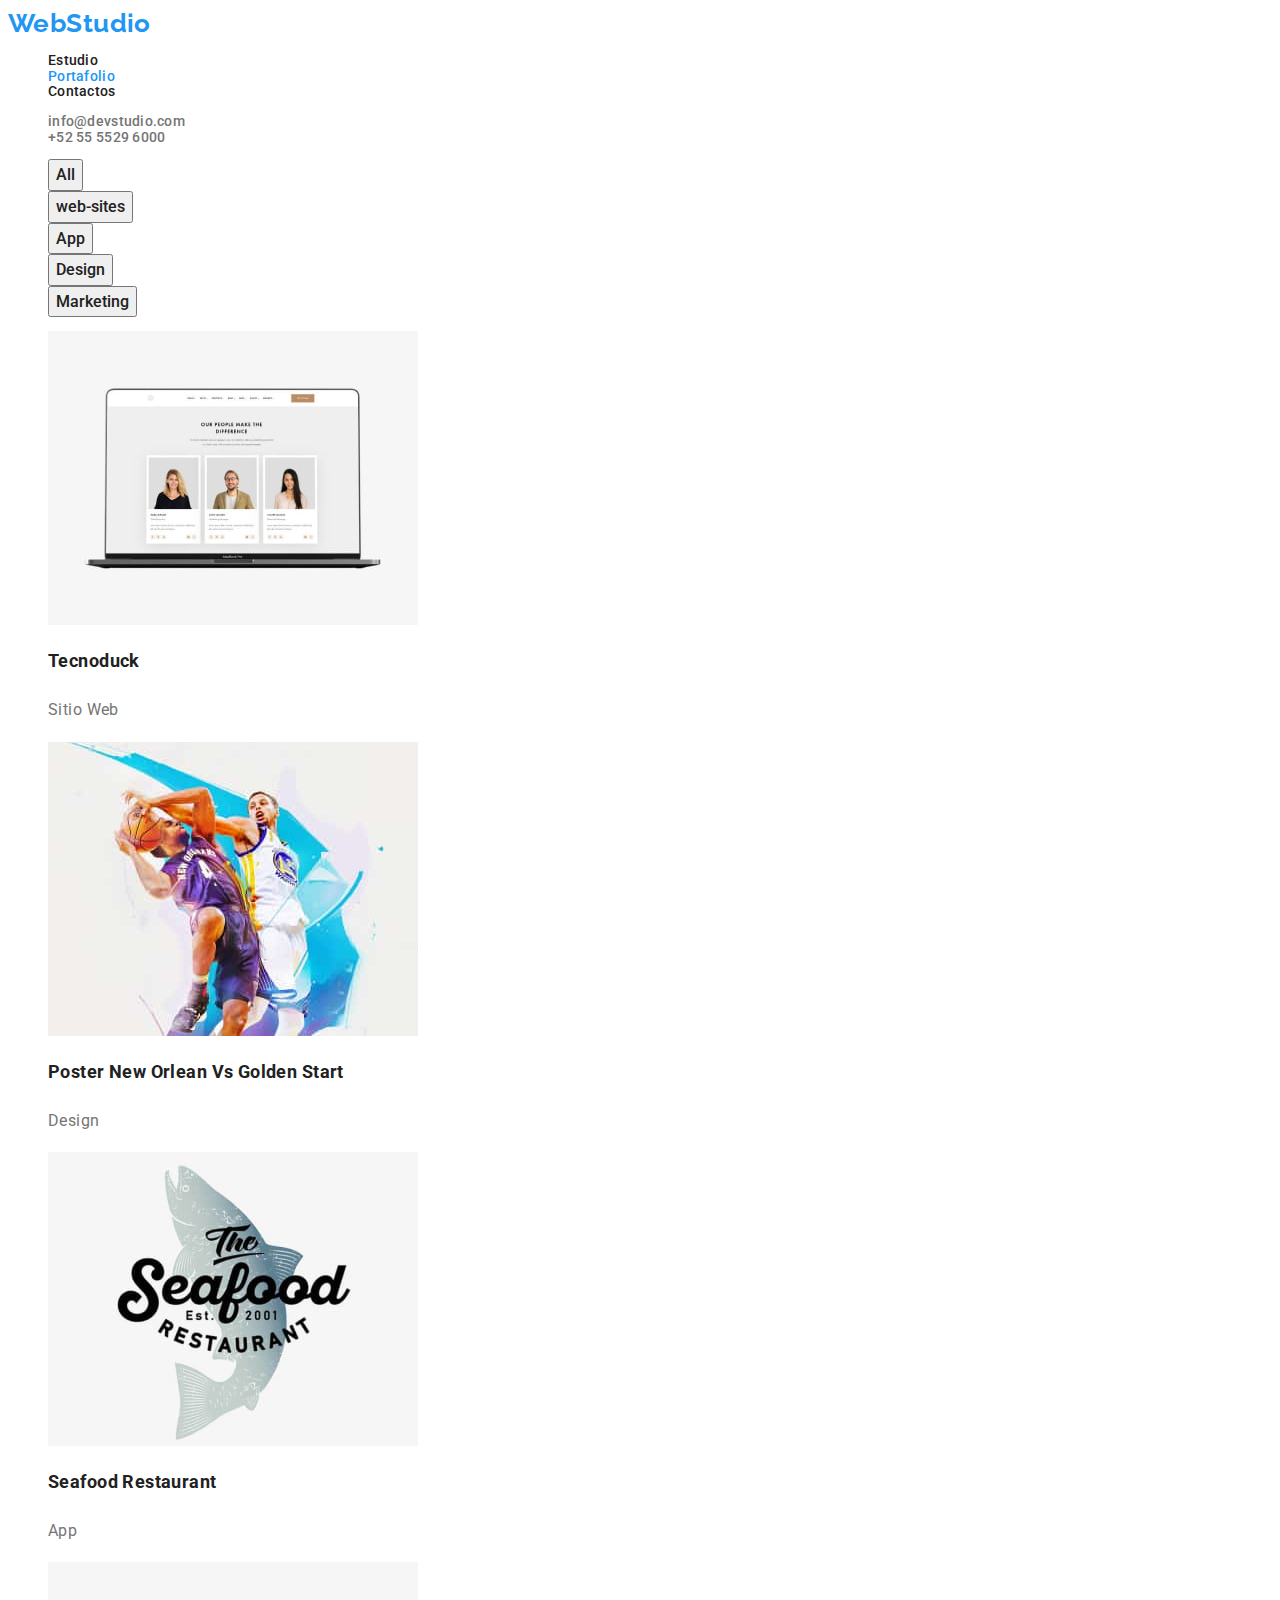
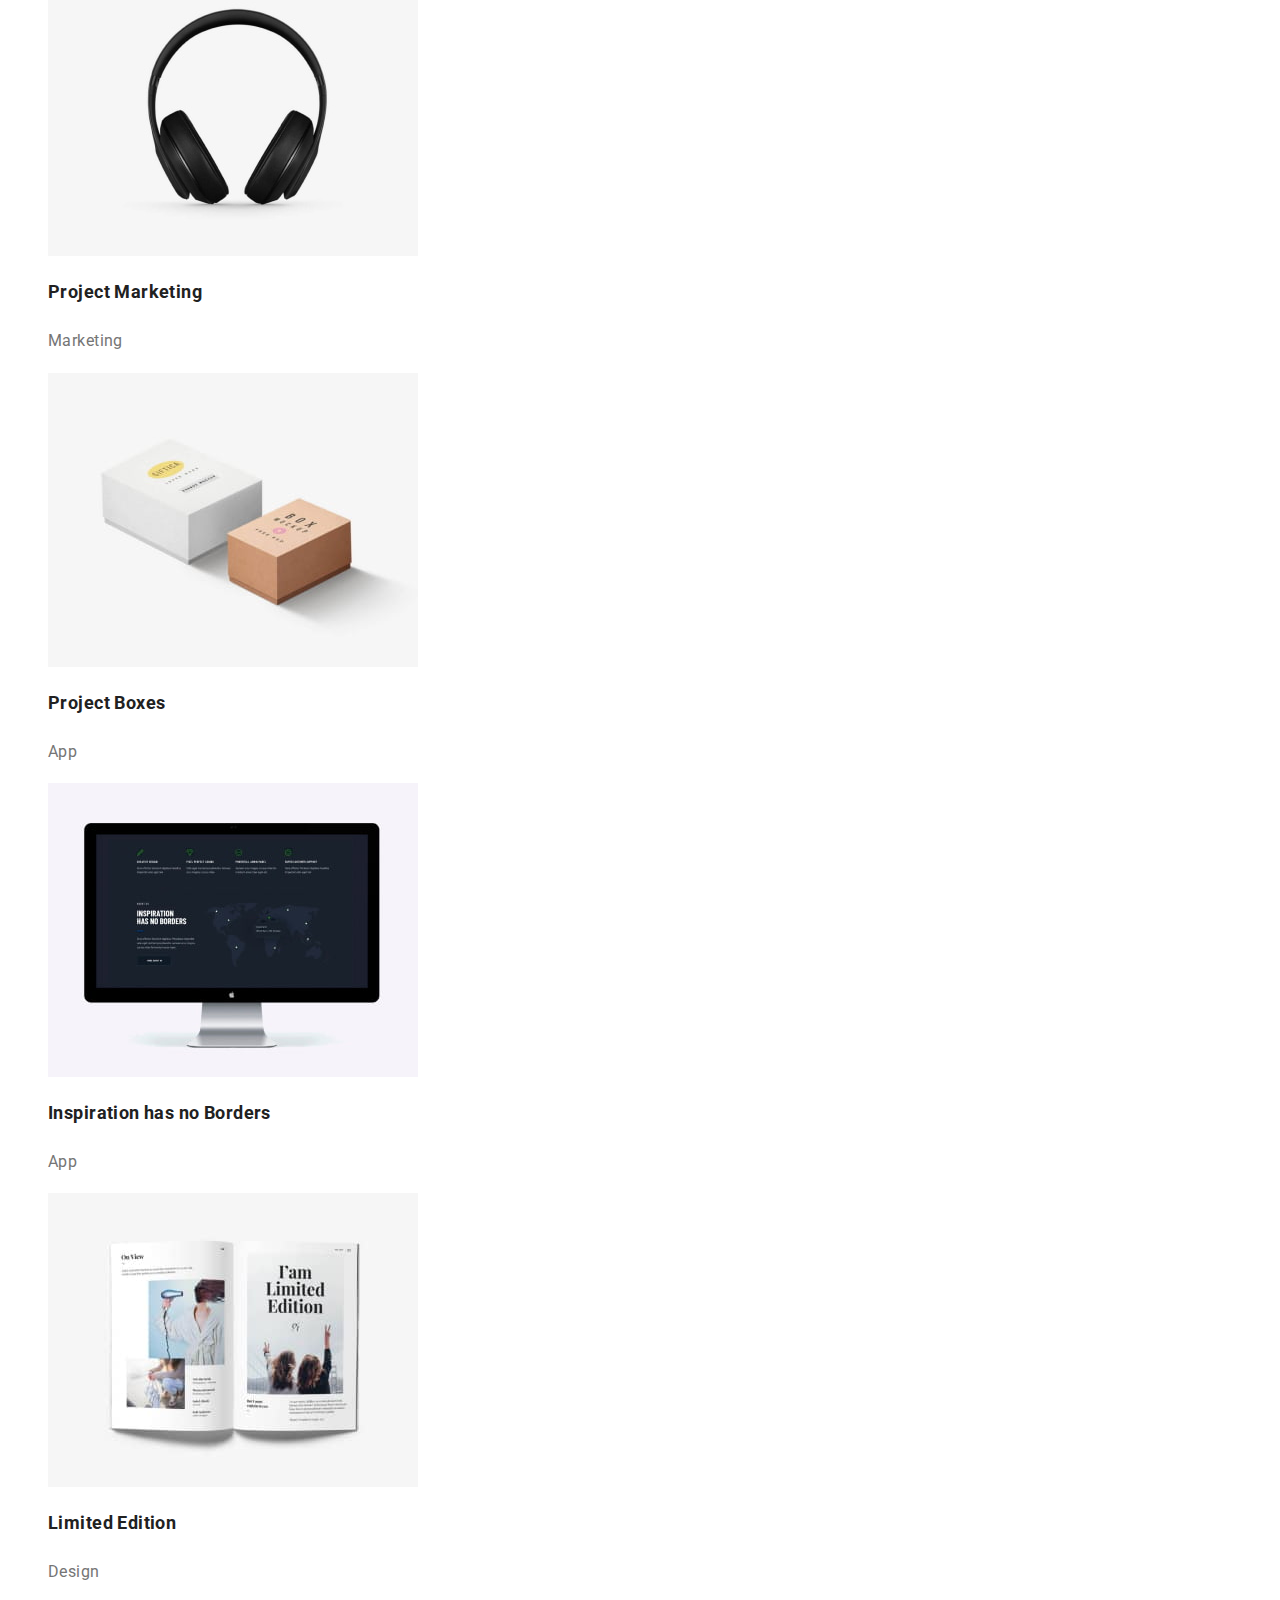
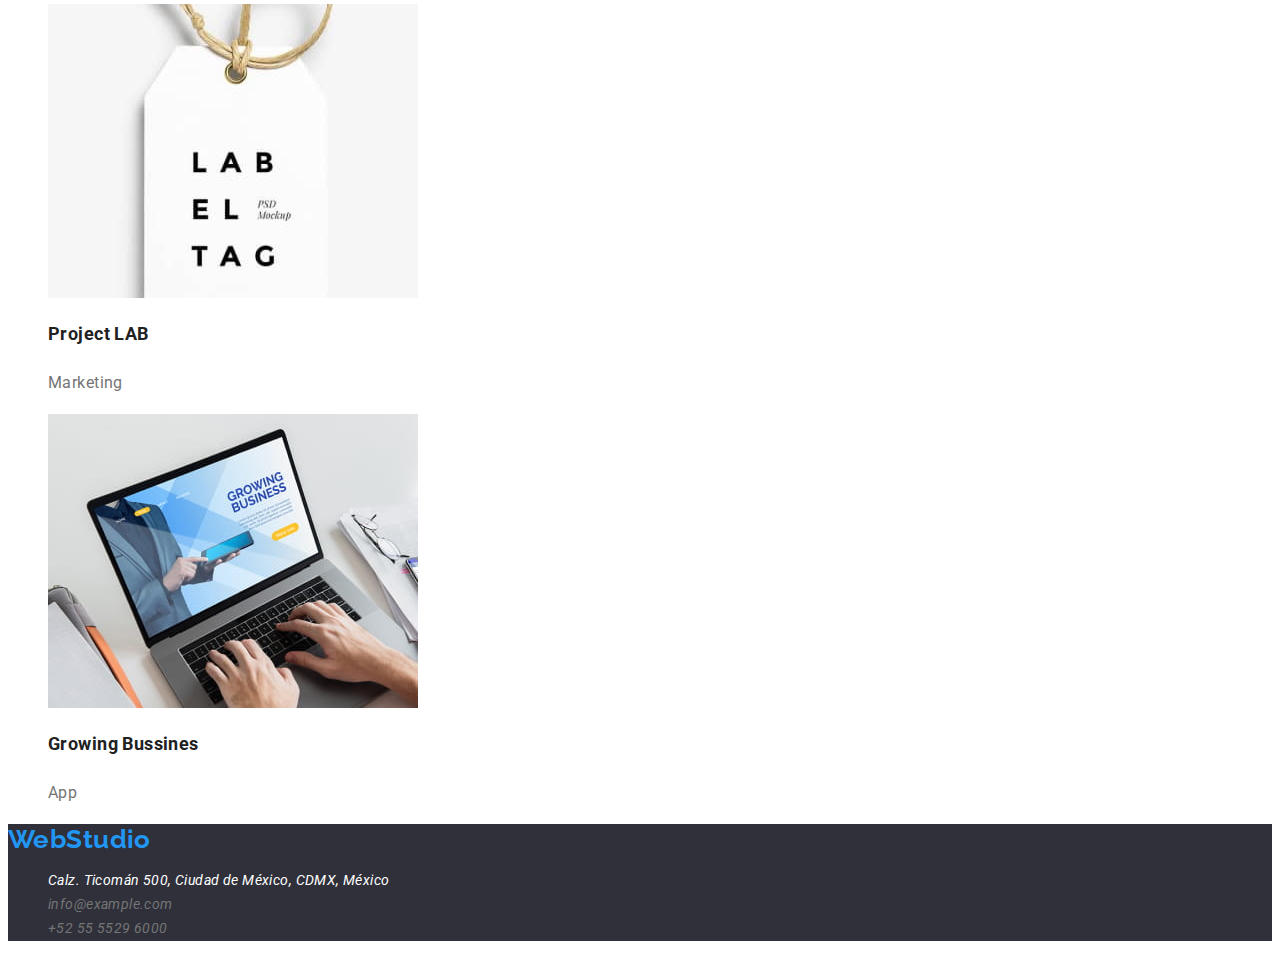
==== portfolio.html @ ea8454ab "inicial changes start" ====
<!DOCTYPE html>
<html lang="en">
  <head>
    <meta charset="UTF-8" />
    <meta http-equiv="X-UA-Compatible" content="IE=edge" />
    <meta name="viewport" content="width=device-width, initial-scale=1.0" />
    <title>Document</title>
    <link rel="stylesheet" href="./css/styles.css" />
    <link
      rel="stylesheet"
      href="node_modules/modern-normalize/modern-normalize.css"
    />

    <link rel="preconnect" href="https://fonts.googleapis.com" />
    <link rel="preconnect" href="https://fonts.gstatic.com" crossorigin />
    <link
      href="https://fonts.googleapis.com/css2?family=Raleway:wght@700&family=Roboto:wght@400;500;700;900&display=swap"
      rel="stylesheet"
    />
  </head>
  <!--portfolio section-->
  <body>
    <!--header section-->
    <header>
      <nav>
        <!--logo-->
        <a class="logo" href="./index.html">WebStudio</a>
        <!--menu-->
        <ul class="menu">
          <li><a href="./index.html" class="studio">Estudio</a></li>
          <li>
            <a href="./index.html" class="portfolio active">Portafolio</a>
          </li>
          <li><a href="./index.html" class="contacts">Contactos</a></li>
        </ul>
      </nav>
      <!--contacts-->
      <ul class="contacts">
        <li><a href="#" class="email">info@devstudio.com</a></li>
        <li><a href="#" class="phone">+52 55 5529 6000</a></li>
      </ul>
    </header>
    <main>
      <section>
        <!--Portfolio-->
        <ul>
          <li>
            <button class="button" type="button active-button">All</button>
          </li>
          <li><button class="button" type="button">web-sites</button></li>
          <li><button class="button" type="button">App</button></li>
          <li><button class="button" type="button">Design</button></li>
          <li><button class="button" type="button">Marketing</button></li>
        </ul>

        <!--card list-->
        <ul class="list">
          <li>
            <a href="#" class="link">
              <img
                src="./images/image_portfolio1.jpg"
                alt="TecnoCrack Website"
                width="370"
              />
              <h2 class="portfolio-title">Tecnoduck</h2>
              <p class="portfolio-text">Sitio Web</p>
            </a>
          </li>

          <li>
            <a href="#" class="link">
              <img
                src="./images/image_portfolio2.jpg"
                alt="Poster New orleans Vs Golden Star Design"
                width="370"
              />
              <h2 class="portfolio-title">Poster New Orlean Vs Golden Start</h2>
              <p class="portfolio-text">Design</p>
            </a>
          </li>

          <li>
            <a href="#" class="link">
              <img
                src="./images/image_portfolio3.jpg"
                alt="Seafood Restaurant App"
                width="370"
              />
              <h2 class="portfolio-title">Seafood Restaurant</h2>
              <p class="portfolio-text">App</p>
            </a>
          </li>

          <li>
            <a href="#" class="link">
              <img
                src="./images/image_portfolio4.jpg"
                alt="Project Prime Marketing"
                width="370"
              />
              <h2 class="portfolio-title">Project Marketing</h2>
              <p class="portfolio-text">Marketing</p>
            </a>
          </li>

          <li>
            <a href="#" class="link">
              <img
                src="./images/image_portfolio5.jpg"
                alt="Project Boxes App"
                width="370"
              />
              <h2 class="portfolio-title">Project Boxes</h2>
              <p class="portfolio-text">App</p>
            </a>
          </li>

          <li>
            <a href="#" class="link">
              <img
                src="./images/image_portfolio6.jpg"
                alt="Inspiration has no Borders App"
                width="370"
              />
              <h2 class="portfolio-title">Inspiration has no Borders</h2>
              <p class="portfolio-text">App</p>
            </a>
          </li>

          <li>
            <a href="#" class="link">
              <img
                src="./images/image_portfolio7.jpg"
                alt="Limited Edition Design"
                width="370"
              />
              <h2 class="portfolio-title">Limited Edition</h2>
              <p class="portfolio-text">Design</p>
            </a>
          </li>

          <li>
            <a href="#" class="link">
              <img
                src="./images/image_portfolio8.jpg"
                alt="Project LAB Marketing"
                width="370"
              />
              <h2 class="portfolio-title">Project LAB</h2>
              <p class="portfolio-text">Marketing</p>
            </a>
          </li>

          <li>
            <a href="#" class="link">
              <img
                src="./images/image_portfolio9.jpg"
                alt="Growing Bussines App"
                width="370"
              />
              <h2 class="portfolio-title">Growing Bussines</h2>
              <p class="portfolio-text">App</p>
            </a>
          </li>
        </ul>
      </section>
    </main>

    <footer>
      <a class="footer-logo" href="">WebStudio</a>

      <address>
        <ul>
          <li>
            <a
              class="footer-direction"
              href="#"
              target="_blank"
              rel="noopenner noreferrer"
              >Calz. Ticomán 500, Ciudad de México, CDMX, México</a
            >
          </li>

          <li>
            <a class="footer-email" href="mailto:info@example.com"
              >info@example.com</a
            >
          </li>

          <li>
            <a class="footer-phone" href="tel:+525555296000 "
              >+52 55 5529 6000</a
            >
          </li>
        </ul>
      </address>
    </footer>
  </body>
</html>
---- css/styles.css ----
:root {
    --primary-black-color: #212121;
    --primary-text-color: #757575;
    --primary-white-color: #ffffff; 
    --brand-color: #3f51b5;
    --accent-color: #2196f3;
    --backgrount-black: #2f303a; 
    --background-gray: #f5f4fa;
    --button-filter: #f5f4fa; 
    --button-primary-hover: #188ce8;
}

body { 
    font-family: 'Roboto', Verdana, Geneva, Tahoma, sans-serif;
    font-size: 14px;
    letter-spacing: 0.03em;
    color: var(--primary-black-color);
}

a{
text-decoration: none;
color: currentColor;
}

.logo {
    font-family:"Raleway", sans-serif;
    font-weight: 700;
    font-size:  26px;
    line-height: 1.2;
    text-align: right;
    color: var(--accent-color);
}


ul {
    list-style: none;
}

.menu {
    letter-spacing: 0.02em;
    cursor: pointer;
    color: var(--primary-black-color);
    font-weight: 500;
    line-height: 1.1;
}

.studio:hover,
.portfolio:hover,
.contacts:hover,
.email:hover,
.phone:hover {
    color: var(--accent-color);
}
 
.email,
.phone {
    font-style: normal;
    font-weight: 500;
    color: #757575;
    cursor: pointer;
    line-height: 1.1px;
    letter-spacing: 0.02em;
}

.active {
    color: var(--accent-color);
}

.hero-bg-hero, footer {
    background-color: var(--backgrount-black);
}

.hero-title {
    color: #ffffff;
    font-size: 44px;
    letter-spacing: 0,06em;
    font-weight: 900;
    line-height: 1.4;
    text-transform: uppercase;
}

.button-primary {
    font-size: 16px;
    background-color: var(--button-primary-hover);
    text-transform: capitalize;
    font-weight: 700;
    line-height: 1.8;
    letter-spacing: 0,06em;
    color: var(--primary-white-color);
    align-items: center;
    text-align: center;
    cursor: pointer;
}

.button-primary:hover {
    color: var(--primary-white-color);
}

.title-benefits {
    font-weight: 700;
    line-height: 1.1;
    text-transform: uppercase;
    color: var(--primary-black-color);
}

.description {
    font-weight: 400;
    line-height: 1.7;
    color: var(--primary-text-color);
}

.section-what {
    font-size: 36px;
    font-weight: 700;
    line-height: 1.2;
    text-align: center;
    color: var(--primary-black-color);
}

.section-team {
    color: var(--background-gray);
}

.our-team {
    font-weight: 700;
    font-size: 36px;
    line-height: 1.2;
    text-align: center;
    color: var(--primary-black-color);
}

.who-name {
    font-weight: 500;
    font-size: 16px;
    line-height: 1.2;
    text-align: center;
    color: var(--primary-black-color);
}

.area {
    font-weight: 400;
    font-size: 16px;
    line-height: 1.2;
    text-align: center;
    color: var(--primary-text-color);
}

.footer-logo {
    font-family: 'Raleway', sans-serif;
    font-style: normal;
    font-weight: 700;
    font-size: 26px;
    line-height: 1.2;
    color: var(--accent-color);
}

.footer-direction {
    font-weight: 400;
    line-height: 1.7;
    color: #ffffff;
}

.footer-direction:hover {
    color: var(--accent-color);
}

.footer-email {
    font-weight: 400;
    line-height: 1.7;
    color: var(--primary-text-color);
}

.footer-email:hover {
    color: var(--accent-color);
}

.footer-phone {
    font-weight: 400;
    line-height: 1.7;
    color: var(--primary-text-color);
}

.footer-phone:hover {
    color: var(--accent-color);
}

.button {
    font-family: 'Roboto';
    font-weight: 500;
    font-size: 16px;
    line-height: 1.6;
    text-align: center;
    cursor: pointer;
    color: var(--primary-black-color)
}

.active-button {
    color: #ffffff;
    background-color: var(--accent-color);
}

.button:hover, 
.button:focus {
    color: #ffffff;
    background-color: var(--accent-color);
}

.portfolio-title {
    font-weight: 700;
    font-size: 18px;
    line-height: 2;
    color: var(--primary-black-color);
}

.portfolio-text {
    font-weight: 400;
    font-size: 16px;
    line-height: 1.9;
    color: var(--primary-text-color);
}
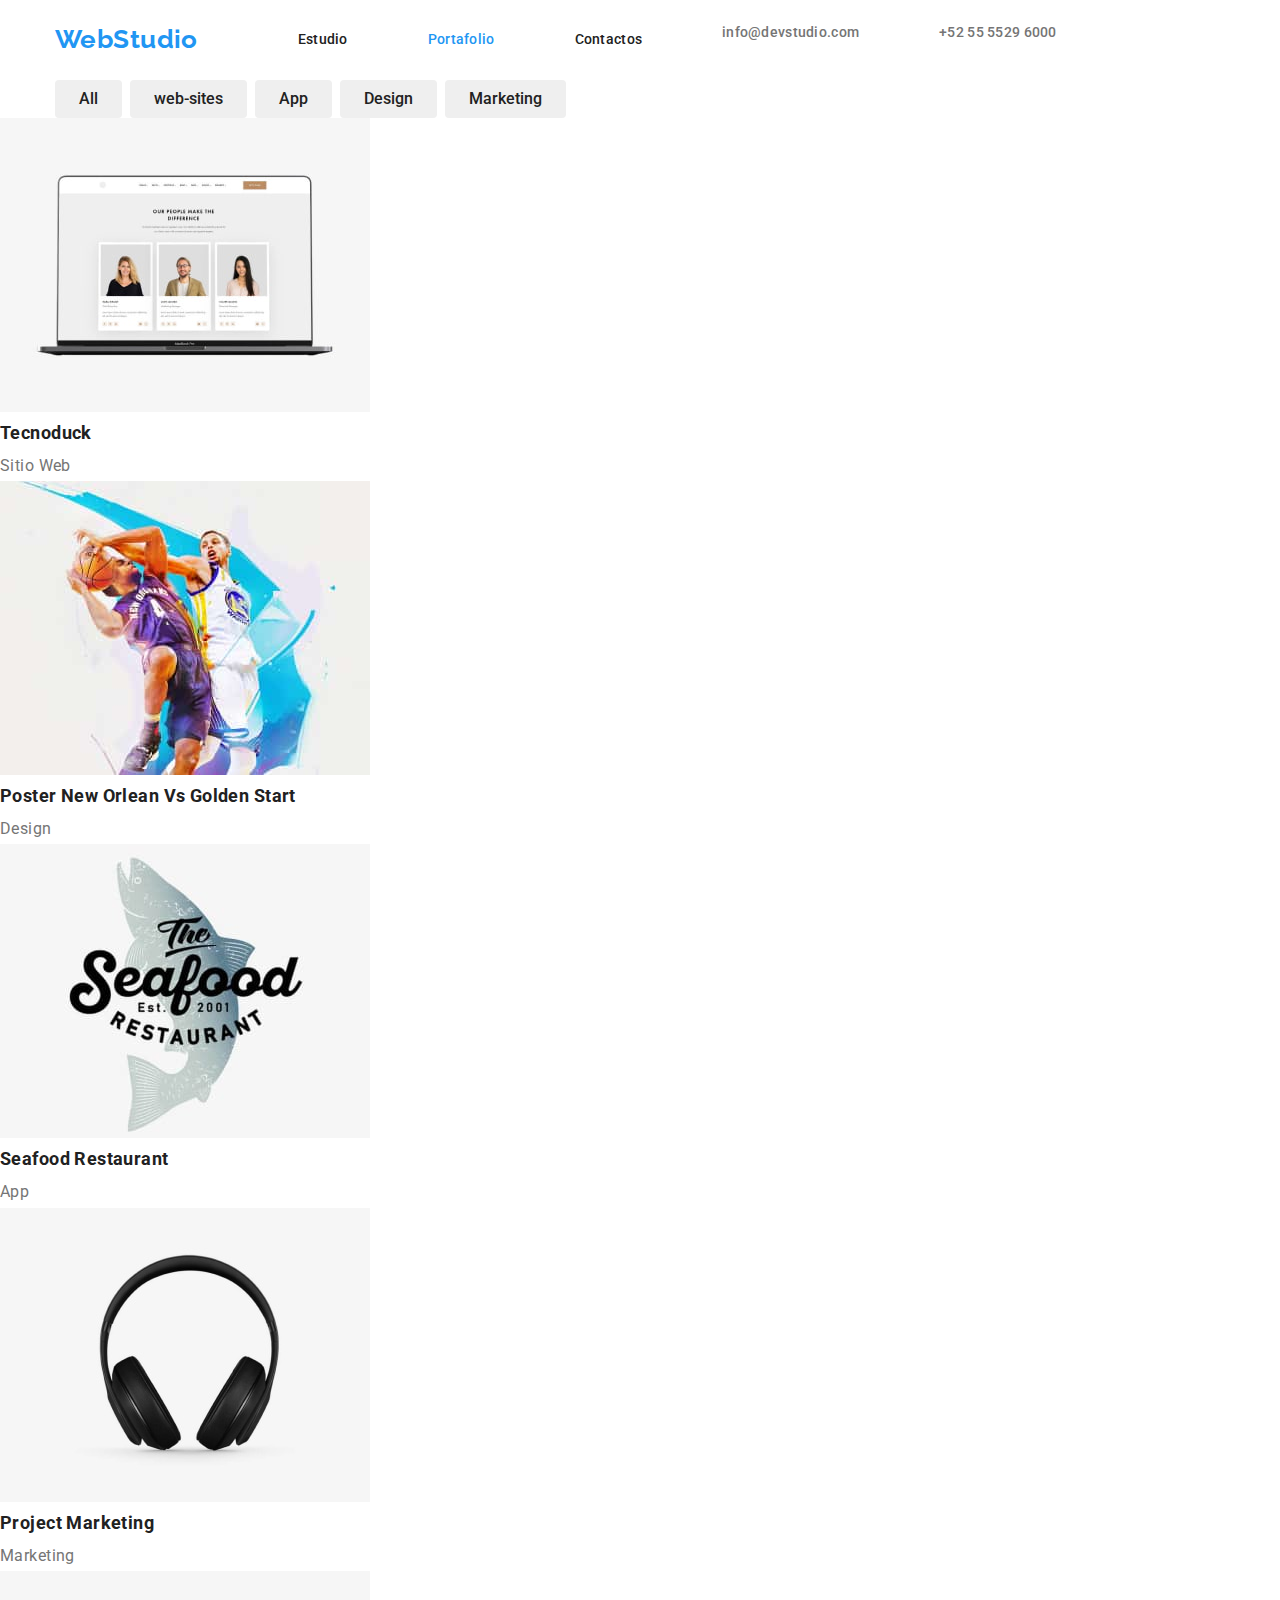
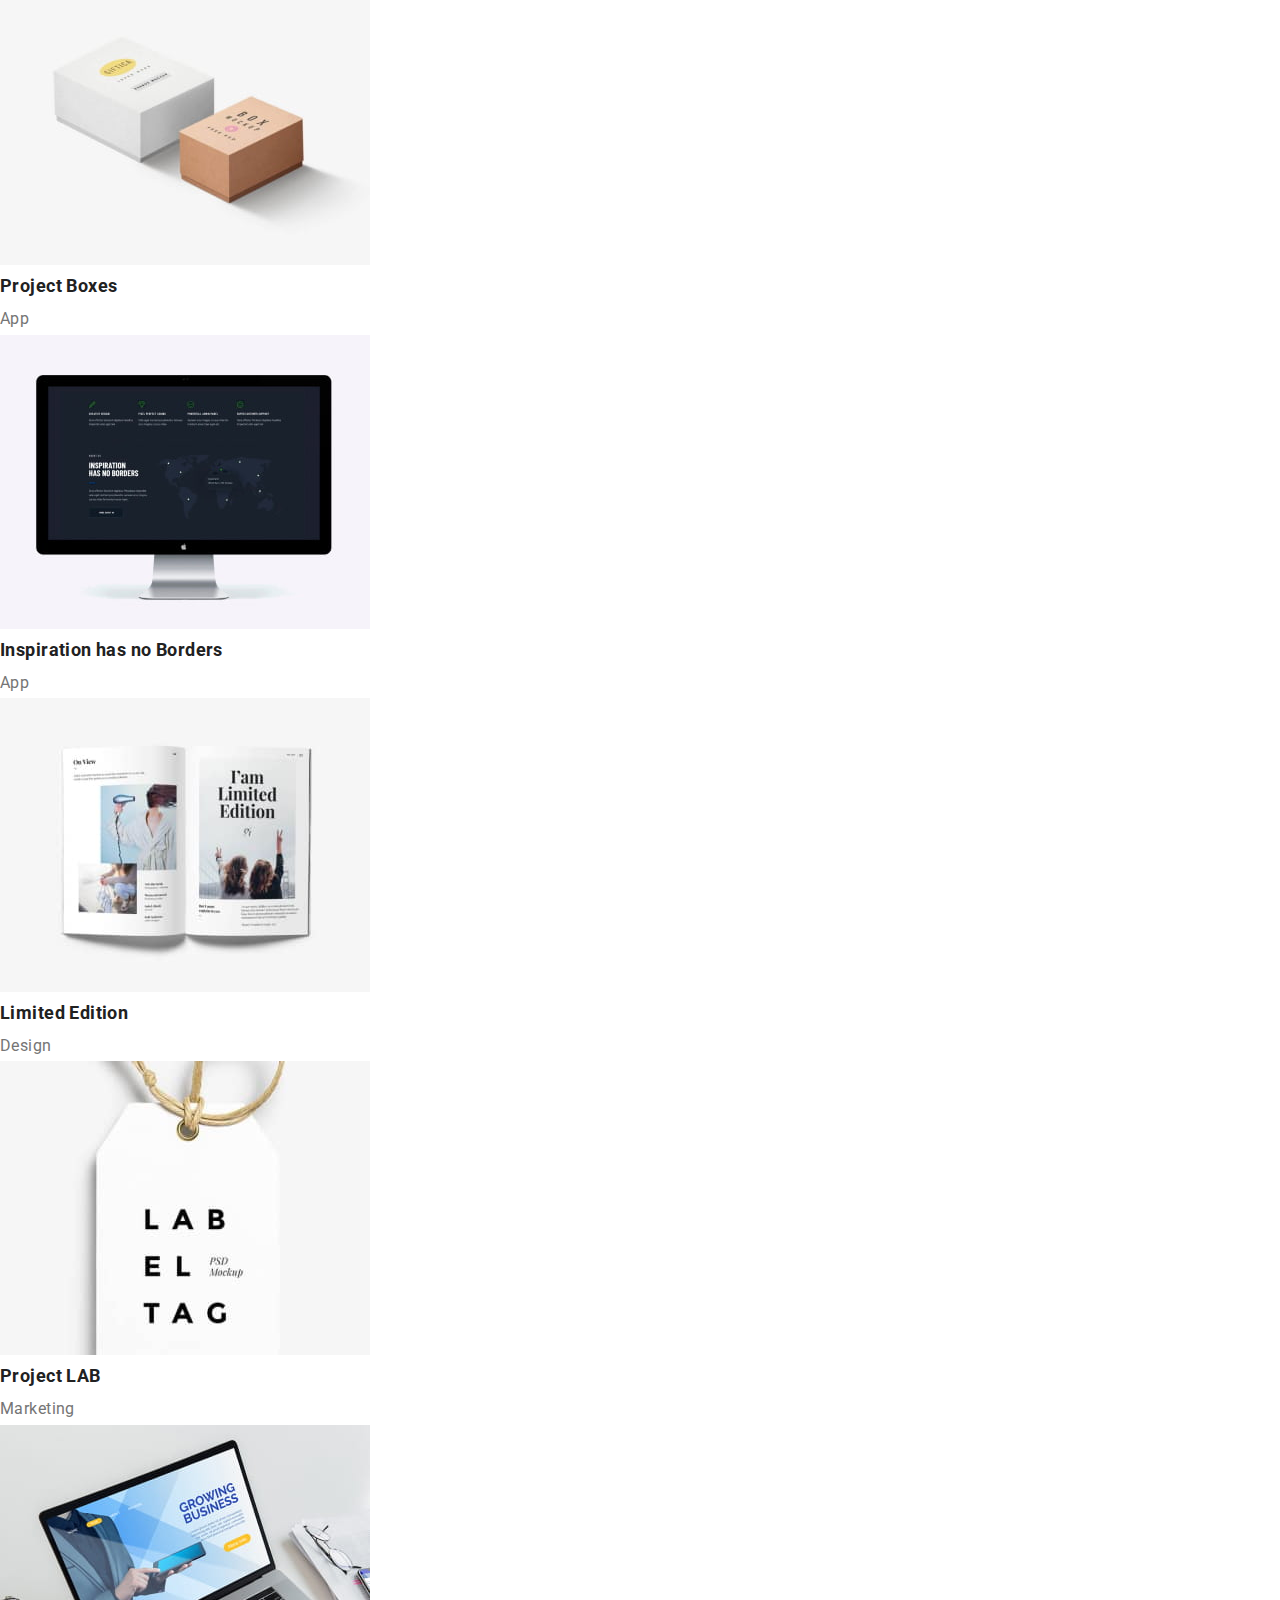
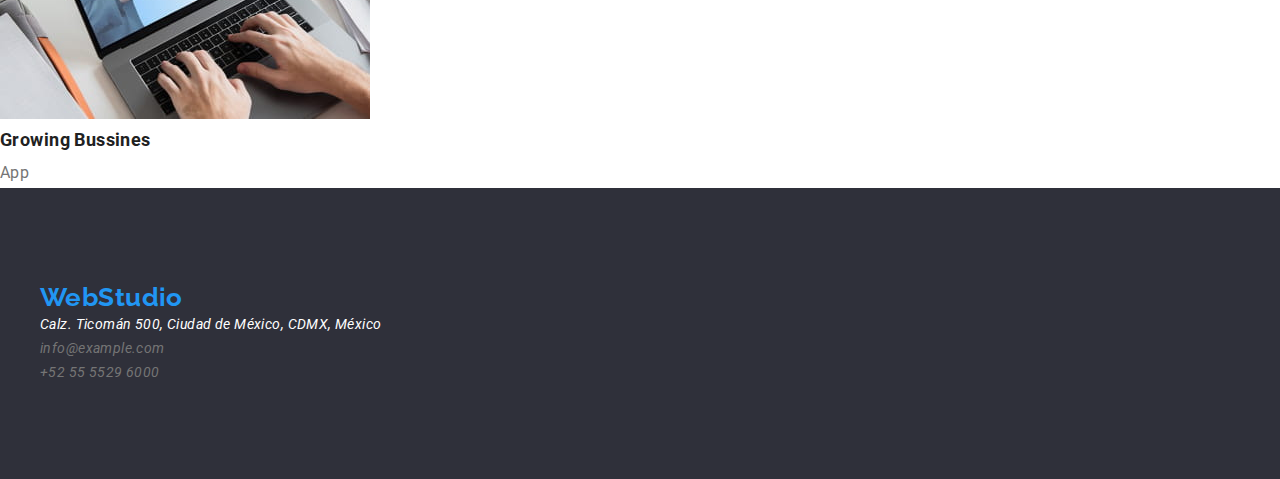
==== commit f41dd519: "advance mayo" ====
--- a/portfolio.html
+++ b/portfolio.html
@@ -22,36 +22,40 @@
   <body>
     <!--header section-->
     <header>
-      <nav>
-        <!--logo-->
-        <a class="logo" href="./index.html">WebStudio</a>
-        <!--menu-->
-        <ul class="menu">
-          <li><a href="./index.html" class="studio">Estudio</a></li>
-          <li>
-            <a href="./index.html" class="portfolio active">Portafolio</a>
-          </li>
-          <li><a href="./index.html" class="contacts">Contactos</a></li>
+      <div class="container">
+        <nav>
+          <!--logo-->
+          <a class="logo" href="./index.html">WebStudio</a>
+          <!--menu-->
+          <ul class="nav-menu list">
+            <li><a href="./index.html" class="page">Estudio</a></li>
+            <li>
+              <a href="./index.html" class="page current">Portafolio</a>
+            </li>
+            <li><a href="./index.html" class="contacts page">Contactos</a></li>
+          </ul>
+        </nav>
+        <!--contacts-->
+        <ul class="contacts-menu list">
+          <li><a class="item" href="#">info@devstudio.com</a></li>
+          <li><a class="item" href="#">+52 55 5529 6000</a></li>
         </ul>
-      </nav>
-      <!--contacts-->
-      <ul class="contacts">
-        <li><a href="#" class="email">info@devstudio.com</a></li>
-        <li><a href="#" class="phone">+52 55 5529 6000</a></li>
-      </ul>
+      </div>
     </header>
     <main>
       <section>
-        <!--Portfolio-->
-        <ul>
-          <li>
-            <button class="button" type="button active-button">All</button>
-          </li>
-          <li><button class="button" type="button">web-sites</button></li>
-          <li><button class="button" type="button">App</button></li>
-          <li><button class="button" type="button">Design</button></li>
-          <li><button class="button" type="button">Marketing</button></li>
-        </ul>
+        <div class="container">
+          <!--Portfolio-->
+          <ul class="button-nav">
+            <li>
+              <button class="button" type="button active-button">All</button>
+            </li>
+            <li><button class="button" type="button">web-sites</button></li>
+            <li><button class="button" type="button">App</button></li>
+            <li><button class="button" type="button">Design</button></li>
+            <li><button class="button" type="button">Marketing</button></li>
+          </ul>
+        </div>
 
         <!--card list-->
         <ul class="list">
@@ -169,7 +173,7 @@
     <footer>
       <a class="footer-logo" href="">WebStudio</a>
 
-      <address>
+      <address class="contact">
         <ul>
           <li>
             <a
--- a/css/styles.css
+++ b/css/styles.css
@@ -1,220 +1,515 @@
 :root {
-    --primary-black-color: #212121;
-    --primary-text-color: #757575;
-    --primary-white-color: #ffffff; 
-    --brand-color: #3f51b5;
-    --accent-color: #2196f3;
-    --backgrount-black: #2f303a; 
-    --background-gray: #f5f4fa;
-    --button-filter: #f5f4fa; 
-    --button-primary-hover: #188ce8;
-}
-
-body { 
-    font-family: 'Roboto', Verdana, Geneva, Tahoma, sans-serif;
-    font-size: 14px;
-    letter-spacing: 0.03em;
-    color: var(--primary-black-color);
-}
-
-a{
-text-decoration: none;
-color: currentColor;
+  --primary-black-color: #212121;
+  --primary-text-color: #757575;
+  --primary-white-color: #ffffff;
+  --brand-color: #3f51b5;
+  --accent-color: #2196f3;
+  --backgrount-black: #2f303a;
+  --background-gray: #f5f4fa;
+  --button-filter: #f5f4fa;
+  --button-primary-hover: #188ce8;
+  --logo-black: #000000;
+  --text-white-opacity: #ffffff99;
+
+  --container-pading: calc((100% - 1200px) / 2);
+}
+
+* {
+  margin: 0;
+  padding: 0;
+  box-sizing: border-box;
+}
+
+body {
+  background-color: var(--primary-white-color);
+  color: var(--primary-text-color);
+  font-family: "Roboto", Verdana, Geneva, Tahoma, sans-serif;
+  font-size: 14px;
+  letter-spacing: 0.03em;
+}
+
+.button-primary {
+  font-size: 16px;
+  background-color: var(--accent-color);
+  text-transform: capitalize;
+  font-weight: 700;
+  border: none;
+  outline: none;
+  padding: 10px 20px;
+  line-height: 1.8;
+  letter-spacing: 0, 06em;
+  color: var(--primary-white-color);
+  align-items: center;
+  text-align: center;
+  cursor: pointer;
+}
+
+.button-primary:hover {
+  color: var(--button-primary-hover);
+}
+
+a {
+  text-decoration: none;
+  color: currentColor;
+}
+
+.container {
+  display: flex;
+  padding: 0 15px;
+  width: 1200px;
+  margin: 0 auto;
+  gap: 80px;
 }
 
 .logo {
-    font-family:"Raleway", sans-serif;
-    font-weight: 700;
-    font-size:  26px;
-    line-height: 1.2;
-    text-align: right;
-    color: var(--accent-color);
-}
-
+  font-family: "Raleway", sans-serif;
+  font-weight: 700;
+  font-size: 26px;
+  line-height: 1.2;
+  text-decoration: none;
+  color: var(--accent-color);
+}
+
+.logo-black {
+  color: var(--logo-black);
+}
+
+.logo-white {
+  color: var(--primary-white-color);
+}
+
+.section {
+  padding: 94px 0;
+}
+
+.section > h2 {
+  color: var(--primary-black-color);
+  font-size: 32px;
+  font-weight: 700px;
+  padding: 30px 0;
+  text-align: center;
+}
+
+.no-top-padding {
+  padding-top: 0;
+}
+
+/*----------------------section header-----------------------*/
+
+header {
+  display: flex;
+  justify-content: space-between;
+  align-items: center;
+
+  height: 80px;
+  padding: 0 var(--container-pading);
+}
+
+header nav {
+  display: flex;
+  align-items: center;
+  gap: 100px;
+}
+
+header nav .logo {
+  color: var(--accent-color);
+  font-family: "Raleway", sans-serif;
+  font-size: 26px;
+  font-weight: 700;
+  line-height: 1.2;
+  text-decoration: none;
+}
+
+header nav .nav-menu {
+  display: flex;
+  list-style: none;
+  gap: 80px;
+}
+
+header nav .nav-menu .page {
+  color: var(--primary-black-color);
+  font-weight: 500;
+  font-size: 14px;
+  line-height: 1.4;
+
+  letter-spacing: 0.02em;
+  text-decoration: none;
+}
+
+.contacts-menu {
+  display: flex;
+  list-style: none;
+  gap: 80px;
+}
+
+.contacts-menu .item {
+  color: var(--primary-text-color);
+  font-weight: 500;
+  font-size: 14px;
+  line-height: 1.2;
+  letter-spacing: 0.02em;
+  text-decoration: none;
+}
+
+.nav-menu .page:hover,
+.nav-menu .page:focus,
+.nav-menu .page.current,
+.contacts-menu .item:hover,
+.contacts-menu .item:focus {
+  color: var(--accent-color);
+}
+
+.container_hero_tittle {
+  width: 1200px;
+  margin-left: auto;
+  margin-right: auto;
+}
 
 ul {
-    list-style: none;
+  list-style: none;
 }
 
 .menu {
-    letter-spacing: 0.02em;
-    cursor: pointer;
-    color: var(--primary-black-color);
-    font-weight: 500;
-    line-height: 1.1;
-}
-
-.studio:hover,
-.portfolio:hover,
-.contacts:hover,
-.email:hover,
-.phone:hover {
-    color: var(--accent-color);
-}
- 
-.email,
-.phone {
-    font-style: normal;
-    font-weight: 500;
-    color: #757575;
-    cursor: pointer;
-    line-height: 1.1px;
-    letter-spacing: 0.02em;
+  letter-spacing: 0.02em;
+  cursor: pointer;
+  color: var(--primary-black-color);
+  font-weight: 500;
+  line-height: 1.1;
+}
+
+.page:hover .item:hover {
+  color: var(--accent-color);
+}
+
+.item {
+  font-style: normal;
+  font-weight: 500;
+  color: #757575;
+  cursor: pointer;
+  line-height: 1.1px;
+  letter-spacing: 0.02em;
 }
 
 .active {
-    color: var(--accent-color);
-}
-
-.hero-bg-hero, footer {
-    background-color: var(--backgrount-black);
-}
-
-.hero-title {
-    color: #ffffff;
-    font-size: 44px;
-    letter-spacing: 0,06em;
-    font-weight: 900;
-    line-height: 1.4;
-    text-transform: uppercase;
-}
-
-.button-primary {
-    font-size: 16px;
-    background-color: var(--button-primary-hover);
-    text-transform: capitalize;
-    font-weight: 700;
-    line-height: 1.8;
-    letter-spacing: 0,06em;
-    color: var(--primary-white-color);
-    align-items: center;
-    text-align: center;
-    cursor: pointer;
-}
-
-.button-primary:hover {
-    color: var(--primary-white-color);
+  color: var(--accent-color);
+}
+
+/*-------------------------------main content section-----------------------------*/
+/*----------------------------------hero-sections----------------------------------------*/
+
+.hero {
+  flex-wrap: wrap;
+  align-items: flex-start;
+  justify-content: space-evenly;
+  display: flex;
+}
+
+.hero-bg-hero {
+  padding: 200px var(--container-pading);
+  background-color: var(--backgrount-black);
+  color: var(--primary-white-color);
+  text-align: center;
+  font-weight: 900;
+  font-size: 44px;
+  letter-spacing: 0, 06em;
+  line-height: 1.4;
+  text-transform: uppercase;
+
+  height: 600px;
+}
+
+.hero .hero-title {
+  margin: 20px auto;
+  color: var(--primary-white-color);
+  font-size: 44px;
+  font-weight: 900;
+  text-transform: capitalize;
+  letter-spacing: 0.06em;
+  line-height: 60px;
+
+  width: 696px;
+  height: 120px;
+}
+
+/*--------------------------------------benefits-sections----------------------------------------*/
+
+.benefits {
+  flex-wrap: wrap;
+  align-items: flex-start;
+  justify-content: space-evenly;
+  display: flex;
+}
+
+.benefits li {
+  list-style: none;
+  width: 240px;
+}
+
+.benefits li .title-benefits {
+  height: 50px;
+  text-transform: uppercase;
+  color: var(--primary-black-color);
 }
 
 .title-benefits {
-    font-weight: 700;
-    line-height: 1.1;
-    text-transform: uppercase;
-    color: var(--primary-black-color);
+  font-weight: 700;
+  line-height: 1.1;
+  text-transform: uppercase;
+  color: var(--primary-black-color);
 }
 
 .description {
-    font-weight: 400;
-    line-height: 1.7;
-    color: var(--primary-text-color);
-}
+  font-weight: 400;
+  line-height: 1.7;
+  color: var(--primary-text-color);
+}
+
+/*--------------------------what we do---------------------------------*/
 
 .section-what {
-    font-size: 36px;
-    font-weight: 700;
-    line-height: 1.2;
-    text-align: center;
-    color: var(--primary-black-color);
-}
+  font-size: 36px;
+  font-weight: 700;
+  line-height: 1.2;
+  text-align: center;
+  color: var(--primary-black-color);
+}
+
+.what-we-do-section .container li {
+  align-items: center;
+  justify-content: space-between;
+  flex-wrap: wrap;
+  display: flex;
+}
+
+.what-we-do-section .container .father-images {
+  display: flex;
+  justify-content: space-between;
+}
+
+.what-we-do-section .container ul li {
+  list-style: none;
+  width: 360px;
+  align-items: flex-start;
+}
+
+/*-------------------------section team----------------------*/
 
 .section-team {
-    color: var(--background-gray);
+  background-color: var(--background-gray);
+}
+
+.team {
+  display: flex;
+  justify-content: space-between;
+  flex-wrap: wrap;
+  align-items: flex-end;
+}
+
+.team li {
+  background-color: var(--primary-white-color);
+  text-align: center;
+  list-style: none;
+}
+
+.team li .who-name {
+  margin: 20px 0 10px 0;
+}
+
+.team li .area {
+  margin-bottom: 30px;
 }
 
 .our-team {
-    font-weight: 700;
-    font-size: 36px;
-    line-height: 1.2;
-    text-align: center;
-    color: var(--primary-black-color);
+  font-weight: 700;
+  font-size: 36px;
+  line-height: 1.2;
+  text-align: center;
+  color: var(--primary-black-color);
 }
 
 .who-name {
-    font-weight: 500;
-    font-size: 16px;
-    line-height: 1.2;
-    text-align: center;
-    color: var(--primary-black-color);
+  font-weight: 500;
+  font-size: 16px;
+  line-height: 1.2;
+  text-align: center;
+  color: var(--primary-black-color);
 }
 
 .area {
-    font-weight: 400;
-    font-size: 16px;
-    line-height: 1.2;
-    text-align: center;
-    color: var(--primary-text-color);
+  font-weight: 400;
+  font-size: 16px;
+  line-height: 1.2;
+  text-align: center;
+  color: var(--primary-text-color);
+}
+
+/*--------------------------------------------------portfolio section------------------------------*/
+
+.portfolio .menu {
+  display: flex;
+  align-items: center;
+  justify-content: center;
+  gap: 15px;
+  margin-bottom: 50px;
+  list-style: none;
+}
+
+.portfolio .menu li button {
+  border: none;
+  outline: none;
+  color: var(--primary-black-color);
+
+  font-weight: 700;
+  font-size: 16px;
+  line-height: 1.4;
+  letter-spacing: 0.02em;
+  padding: 10px 30px;
+
+  text-decoration: none;
+  text-transform: capitalize;
+}
+
+.button-nav {
+  display: flex;
+  letter-spacing: 0.03em;
+}
+
+.portfolio .menu li button:hover,
+.portfolio .menu li button.current {
+  color: var(--primary-white-color);
+  background-color: var(--accent-color);
+}
+
+.button {
+  font-family: "Roboto";
+  font-size: 16px;
+  line-height: 1.6;
+  font-weight: 500;
+  border: 0;
+  border-radius: 4px;
+  padding: 6px 24px;
+  margin-right: 8px;
+}
+
+.portfolio .cards {
+  justify-content: space-between;
+  flex-wrap: wrap;
+
+  display: flex;
+}
+
+.portfolio .cards li {
+  margin-bottom: 20px;
+  width: 360px;
+}
+
+.portfolio .cards li a h2 {
+  color: var(--primary-black-color);
+  padding: 15px;
+}
+
+.portfolio .cards li a p {
+  color: var(--primary-text-color);
+  font-size: 16px;
+  padding: 15px;
+}
+
+/*----------------------------footer--------------------------*/
+
+footer {
+  padding: 94px var(--container-pading);
+  background-color: var(--backgrount-black);
+}
+
+address ul {
+  list-style: none;
+}
+
+address .contact {
+  display: block;
+  color: var(--text-white-opacity);
+  font-style: normal;
+  font-weight: 400;
+  font-size: 14px;
+  line-height: 1.71;
+  text-decoration: none;
+  padding: 5px 0;
+}
+
+address .contact:hover {
+  color: var(--primary-white-color);
 }
 
 .footer-logo {
-    font-family: 'Raleway', sans-serif;
-    font-style: normal;
-    font-weight: 700;
-    font-size: 26px;
-    line-height: 1.2;
-    color: var(--accent-color);
+  font-family: "Raleway", sans-serif;
+  font-style: normal;
+  font-weight: 700;
+  font-size: 26px;
+  line-height: 1.2;
+  color: var(--accent-color);
 }
 
 .footer-direction {
-    font-weight: 400;
-    line-height: 1.7;
-    color: #ffffff;
+  font-weight: 400;
+  line-height: 1.7;
+  color: #ffffff;
 }
 
 .footer-direction:hover {
-    color: var(--accent-color);
+  color: var(--accent-color);
 }
 
 .footer-email {
-    font-weight: 400;
-    line-height: 1.7;
-    color: var(--primary-text-color);
+  font-weight: 400;
+  line-height: 1.7;
+  color: var(--primary-text-color);
 }
 
 .footer-email:hover {
-    color: var(--accent-color);
+  color: var(--accent-color);
 }
 
 .footer-phone {
-    font-weight: 400;
-    line-height: 1.7;
-    color: var(--primary-text-color);
+  font-weight: 400;
+  line-height: 1.7;
+  color: var(--primary-text-color);
 }
 
 .footer-phone:hover {
-    color: var(--accent-color);
+  color: var(--accent-color);
 }
 
 .button {
-    font-family: 'Roboto';
-    font-weight: 500;
-    font-size: 16px;
-    line-height: 1.6;
-    text-align: center;
-    cursor: pointer;
-    color: var(--primary-black-color)
+  font-family: "Roboto";
+  font-weight: 500;
+  font-size: 16px;
+  line-height: 1.6;
+  text-align: center;
+  cursor: pointer;
+  color: var(--primary-black-color);
 }
 
 .active-button {
-    color: #ffffff;
-    background-color: var(--accent-color);
-}
-
-.button:hover, 
+  color: #ffffff;
+  background-color: var(--accent-color);
+}
+
+.button:hover,
 .button:focus {
-    color: #ffffff;
-    background-color: var(--accent-color);
+  color: #ffffff;
+  background-color: var(--accent-color);
 }
 
 .portfolio-title {
-    font-weight: 700;
-    font-size: 18px;
-    line-height: 2;
-    color: var(--primary-black-color);
+  font-weight: 700;
+  font-size: 18px;
+  line-height: 2;
+  color: var(--primary-black-color);
 }
 
 .portfolio-text {
-    font-weight: 400;
-    font-size: 16px;
-    line-height: 1.9;
-    color: var(--primary-text-color);
-}+  font-weight: 400;
+  font-size: 16px;
+  line-height: 1.9;
+  color: var(--primary-text-color);
+}
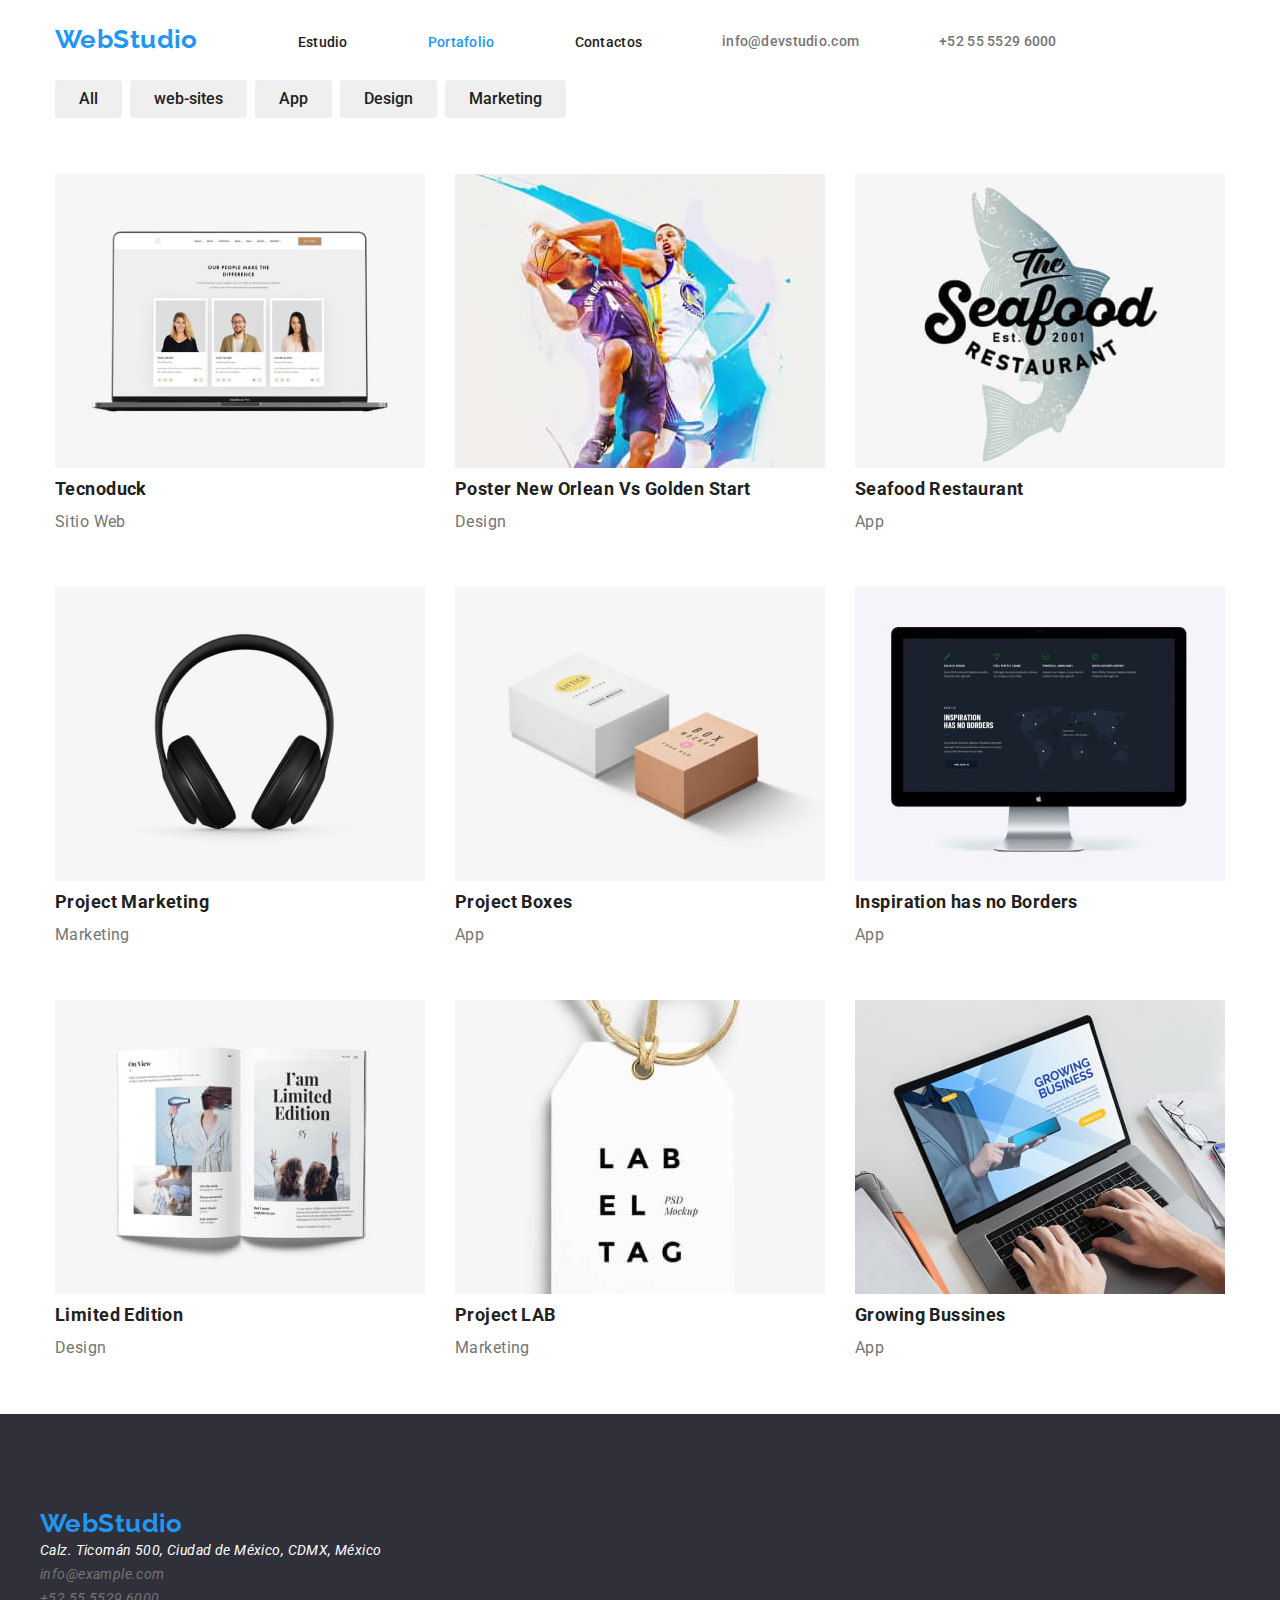
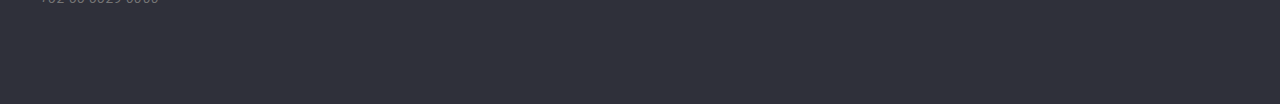
==== commit e4a017c5: "ok study" ====
--- a/portfolio.html
+++ b/portfolio.html
@@ -56,117 +56,123 @@
             <li><button class="button" type="button">Marketing</button></li>
           </ul>
         </div>
-
-        <!--card list-->
-        <ul class="list">
-          <li>
-            <a href="#" class="link">
-              <img
-                src="./images/image_portfolio1.jpg"
-                alt="TecnoCrack Website"
-                width="370"
-              />
-              <h2 class="portfolio-title">Tecnoduck</h2>
-              <p class="portfolio-text">Sitio Web</p>
-            </a>
-          </li>
-
-          <li>
-            <a href="#" class="link">
-              <img
-                src="./images/image_portfolio2.jpg"
-                alt="Poster New orleans Vs Golden Star Design"
-                width="370"
-              />
-              <h2 class="portfolio-title">Poster New Orlean Vs Golden Start</h2>
-              <p class="portfolio-text">Design</p>
-            </a>
-          </li>
-
-          <li>
-            <a href="#" class="link">
-              <img
-                src="./images/image_portfolio3.jpg"
-                alt="Seafood Restaurant App"
-                width="370"
-              />
-              <h2 class="portfolio-title">Seafood Restaurant</h2>
-              <p class="portfolio-text">App</p>
-            </a>
-          </li>
-
-          <li>
-            <a href="#" class="link">
-              <img
-                src="./images/image_portfolio4.jpg"
-                alt="Project Prime Marketing"
-                width="370"
-              />
-              <h2 class="portfolio-title">Project Marketing</h2>
-              <p class="portfolio-text">Marketing</p>
-            </a>
-          </li>
-
-          <li>
-            <a href="#" class="link">
-              <img
-                src="./images/image_portfolio5.jpg"
-                alt="Project Boxes App"
-                width="370"
-              />
-              <h2 class="portfolio-title">Project Boxes</h2>
-              <p class="portfolio-text">App</p>
-            </a>
-          </li>
-
-          <li>
-            <a href="#" class="link">
-              <img
-                src="./images/image_portfolio6.jpg"
-                alt="Inspiration has no Borders App"
-                width="370"
-              />
-              <h2 class="portfolio-title">Inspiration has no Borders</h2>
-              <p class="portfolio-text">App</p>
-            </a>
-          </li>
-
-          <li>
-            <a href="#" class="link">
-              <img
-                src="./images/image_portfolio7.jpg"
-                alt="Limited Edition Design"
-                width="370"
-              />
-              <h2 class="portfolio-title">Limited Edition</h2>
-              <p class="portfolio-text">Design</p>
-            </a>
-          </li>
-
-          <li>
-            <a href="#" class="link">
-              <img
-                src="./images/image_portfolio8.jpg"
-                alt="Project LAB Marketing"
-                width="370"
-              />
-              <h2 class="portfolio-title">Project LAB</h2>
-              <p class="portfolio-text">Marketing</p>
-            </a>
-          </li>
-
-          <li>
-            <a href="#" class="link">
-              <img
-                src="./images/image_portfolio9.jpg"
-                alt="Growing Bussines App"
-                width="370"
-              />
-              <h2 class="portfolio-title">Growing Bussines</h2>
-              <p class="portfolio-text">App</p>
-            </a>
-          </li>
-        </ul>
+      </section>
+
+      <!--card list-->
+      <section>
+        <div class="container">
+          <ul class="list">
+            <li>
+              <a href="#" class="link">
+                <img
+                  src="./images/image_portfolio1.jpg"
+                  alt="TecnoCrack Website"
+                  width="370"
+                />
+                <h2 class="portfolio-title">Tecnoduck</h2>
+                <p class="portfolio-text">Sitio Web</p>
+              </a>
+            </li>
+
+            <li>
+              <a href="#" class="link">
+                <img
+                  src="./images/image_portfolio2.jpg"
+                  alt="Poster New orleans Vs Golden Star Design"
+                  width="370"
+                />
+                <h2 class="portfolio-title">
+                  Poster New Orlean Vs Golden Start
+                </h2>
+                <p class="portfolio-text">Design</p>
+              </a>
+            </li>
+
+            <li>
+              <a href="#" class="link">
+                <img
+                  src="./images/image_portfolio3.jpg"
+                  alt="Seafood Restaurant App"
+                  width="370"
+                />
+                <h2 class="portfolio-title">Seafood Restaurant</h2>
+                <p class="portfolio-text">App</p>
+              </a>
+            </li>
+
+            <li>
+              <a href="#" class="link">
+                <img
+                  src="./images/image_portfolio4.jpg"
+                  alt="Project Prime Marketing"
+                  width="370"
+                />
+                <h2 class="portfolio-title">Project Marketing</h2>
+                <p class="portfolio-text">Marketing</p>
+              </a>
+            </li>
+
+            <li>
+              <a href="#" class="link">
+                <img
+                  src="./images/image_portfolio5.jpg"
+                  alt="Project Boxes App"
+                  width="370"
+                />
+                <h2 class="portfolio-title">Project Boxes</h2>
+                <p class="portfolio-text">App</p>
+              </a>
+            </li>
+
+            <li>
+              <a href="#" class="link">
+                <img
+                  src="./images/image_portfolio6.jpg"
+                  alt="Inspiration has no Borders App"
+                  width="370"
+                />
+                <h2 class="portfolio-title">Inspiration has no Borders</h2>
+                <p class="portfolio-text">App</p>
+              </a>
+            </li>
+
+            <li>
+              <a href="#" class="link">
+                <img
+                  src="./images/image_portfolio7.jpg"
+                  alt="Limited Edition Design"
+                  width="370"
+                />
+                <h2 class="portfolio-title">Limited Edition</h2>
+                <p class="portfolio-text">Design</p>
+              </a>
+            </li>
+
+            <li>
+              <a href="#" class="link">
+                <img
+                  src="./images/image_portfolio8.jpg"
+                  alt="Project LAB Marketing"
+                  width="370"
+                />
+                <h2 class="portfolio-title">Project LAB</h2>
+                <p class="portfolio-text">Marketing</p>
+              </a>
+            </li>
+
+            <li>
+              <a href="#" class="link">
+                <img
+                  src="./images/image_portfolio9.jpg"
+                  alt="Growing Bussines App"
+                  width="370"
+                />
+                <h2 class="portfolio-title">Growing Bussines</h2>
+                <p class="portfolio-text">App</p>
+              </a>
+            </li>
+          </ul>
+        </div>
       </section>
     </main>
 
--- a/css/styles.css
+++ b/css/styles.css
@@ -42,6 +42,11 @@
   align-items: center;
   text-align: center;
   cursor: pointer;
+  border-radius: 4px;
+  box-shadow: 0px 4px 4px rgba(0, 0, 0, 0.15);
+  width: 261px;
+  height: 50px;
+  padding: 10px;
 }
 
 .button-primary:hover {
@@ -79,14 +84,14 @@
 }
 
 .section {
-  padding: 94px 0;
+  padding-bottom: 94px 0px;
 }
 
 .section > h2 {
   color: var(--primary-black-color);
   font-size: 32px;
   font-weight: 700px;
-  padding: 30px 0;
+  padding-bottom: 55.05px;
   text-align: center;
 }
 
@@ -214,11 +219,10 @@
   letter-spacing: 0, 06em;
   line-height: 1.4;
   text-transform: uppercase;
-
   height: 600px;
 }
 
-.hero .hero-title {
+.hero-title {
   margin: 20px auto;
   color: var(--primary-white-color);
   font-size: 44px;
@@ -243,6 +247,9 @@
 .benefits li {
   list-style: none;
   width: 240px;
+  padding-bottom: 94px;
+  padding-top: 95px;
+  margin-left: 30px;
 }
 
 .benefits li .title-benefits {
@@ -283,13 +290,13 @@
 
 .what-we-do-section .container .father-images {
   display: flex;
-  justify-content: space-between;
 }
 
 .what-we-do-section .container ul li {
   list-style: none;
   width: 360px;
   align-items: flex-start;
+  margin-right: 30.26px;
 }
 
 /*-------------------------section team----------------------*/
@@ -300,7 +307,6 @@
 
 .team {
   display: flex;
-  justify-content: space-between;
   flex-wrap: wrap;
   align-items: flex-end;
 }
@@ -309,6 +315,12 @@
   background-color: var(--primary-white-color);
   text-align: center;
   list-style: none;
+  margin-left: 22px;
+  margin-top: 50px;
+  margin-bottom: 94px;
+  border-radius: 0px 0px 4px 4px;
+  box-shadow: 0px 1px 3px rgba(0, 0, 0, 0.12), 0px 1px 1px rgba(0, 0, 0, 0.14),
+    0px 2px 1px rgba(0, 0, 0, 0.2);
 }
 
 .team li .who-name {
@@ -324,7 +336,10 @@
   font-size: 36px;
   line-height: 1.2;
   text-align: center;
-  color: var(--primary-black-color);
+  height: 42px;
+  color: var(--primary-black-color);
+  padding-top: 94px;
+  padding-bottom: 50px;
 }
 
 .who-name {
@@ -391,16 +406,42 @@
   margin-right: 8px;
 }
 
+/*----------------------card list---------*/
+
 .portfolio .cards {
   justify-content: space-between;
   flex-wrap: wrap;
-
   display: flex;
 }
 
 .portfolio .cards li {
   margin-bottom: 20px;
   width: 360px;
+}
+
+.portfolio .cards li a h2 {
+  color: var(--primary-black-color);
+  padding: 15px;
+}
+
+.portfolio .cards li a p {
+  color: var(--primary-text-color);
+  font-size: 16px;
+  padding: 15px;
+}
+
+/*-------------------cards--------------*/
+
+.container .list {
+  display: flex;
+  flex-wrap: wrap;
+  align-items: flex-start;
+  justify-content: space-between;
+  padding-top: 56px;
+}
+
+.container .list li {
+  margin-bottom: 50px;
 }
 
 .portfolio .cards li a h2 {
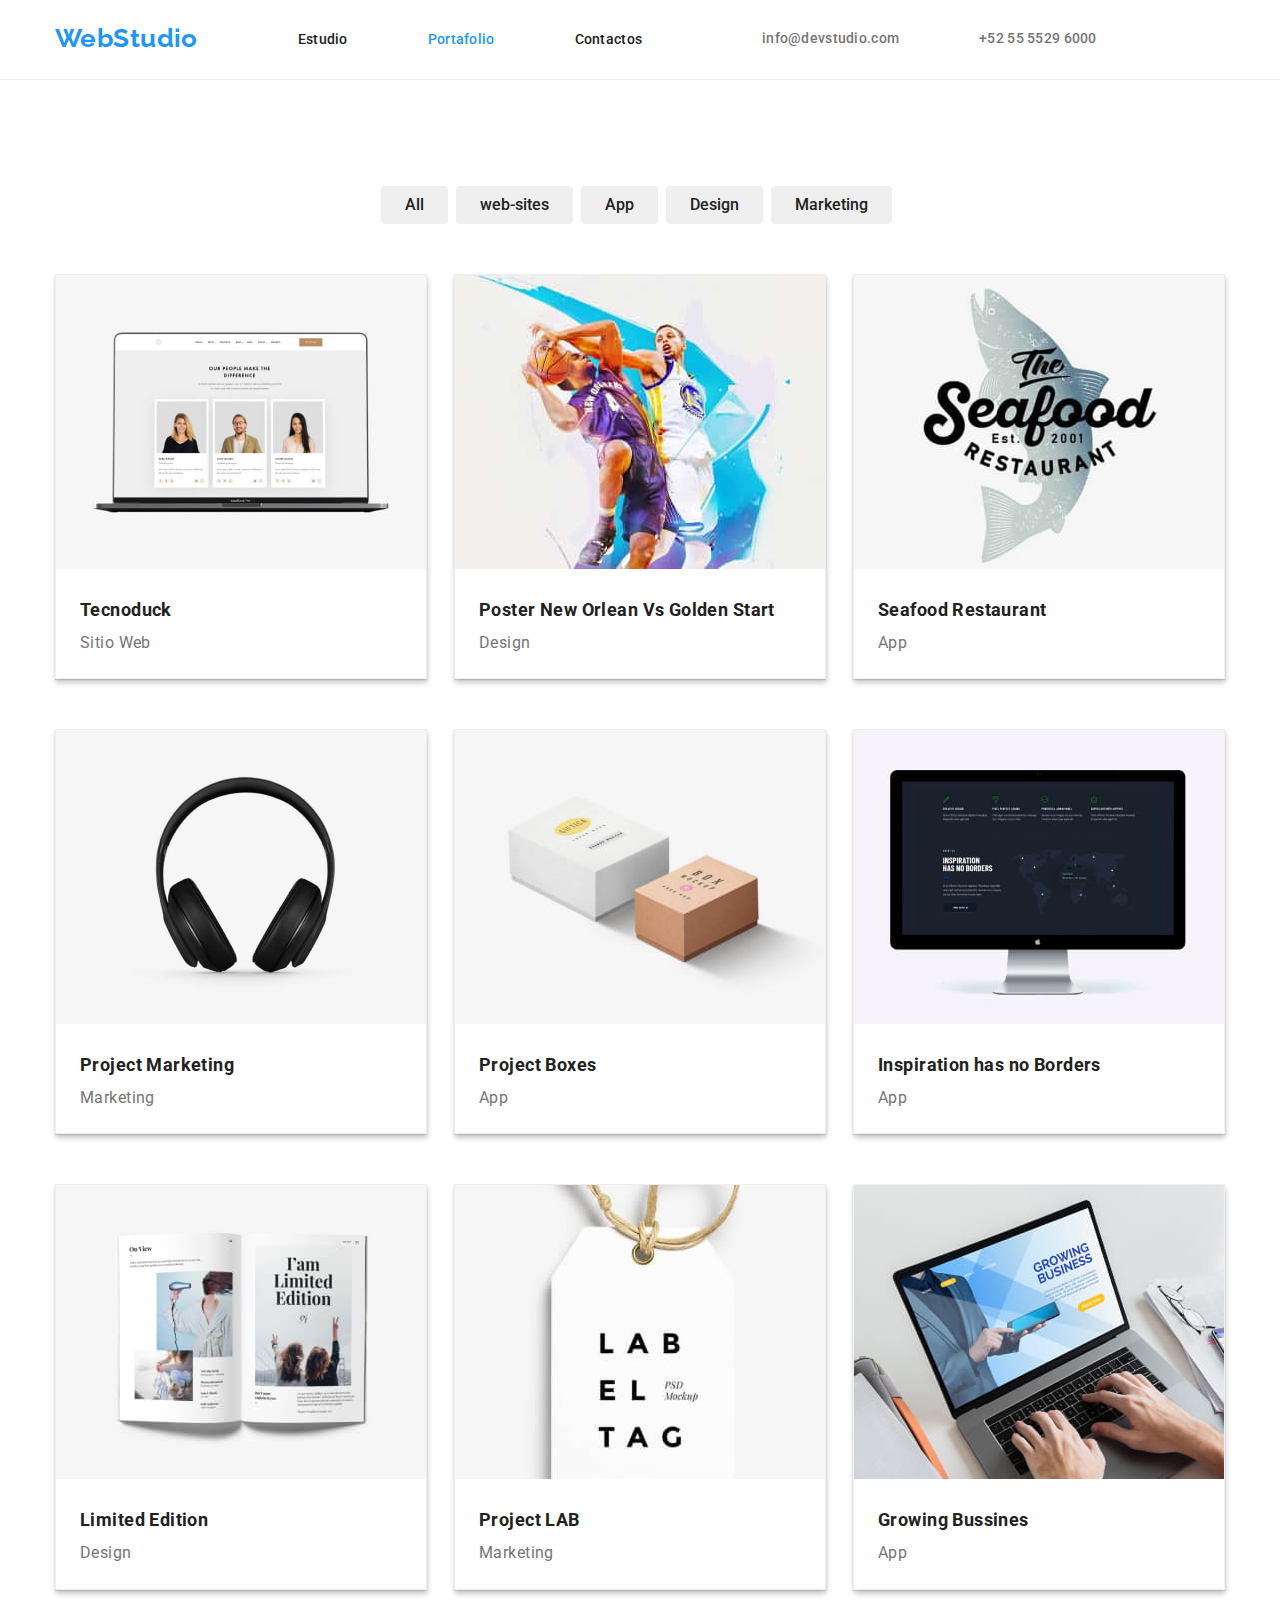
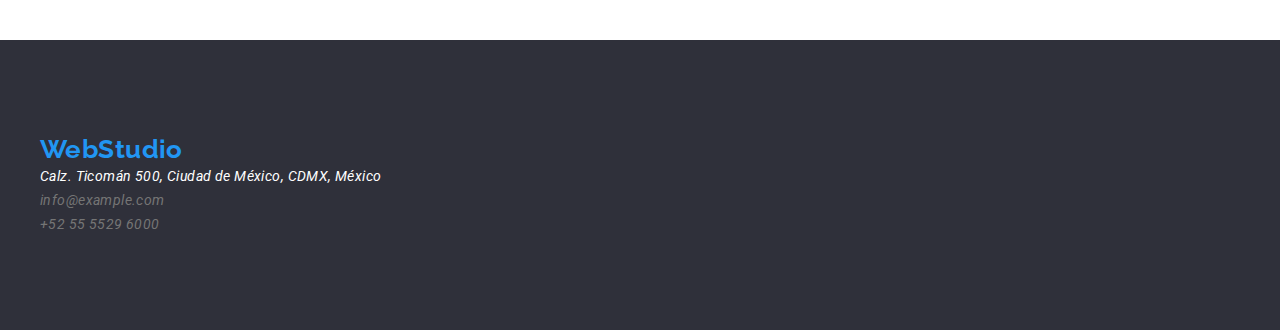
==== commit 9f99206f: "ok hw index-portfolio" ====
--- a/portfolio.html
+++ b/portfolio.html
@@ -27,7 +27,7 @@
           <!--logo-->
           <a class="logo" href="./index.html">WebStudio</a>
           <!--menu-->
-          <ul class="nav-menu list">
+          <ul class="nav-menu">
             <li><a href="./index.html" class="page">Estudio</a></li>
             <li>
               <a href="./index.html" class="page current">Portafolio</a>
@@ -36,12 +36,13 @@
           </ul>
         </nav>
         <!--contacts-->
-        <ul class="contacts-menu list">
+        <ul class="contacts-menu">
           <li><a class="item" href="#">info@devstudio.com</a></li>
           <li><a class="item" href="#">+52 55 5529 6000</a></li>
         </ul>
       </div>
     </header>
+
     <main>
       <section>
         <div class="container">
--- a/css/styles.css
+++ b/css/styles.css
@@ -105,6 +105,10 @@
   display: flex;
   justify-content: space-between;
   align-items: center;
+  border: 1px solid #ececec;
+  border-top-width: 0px;
+  border-right-width: 0px;
+  border-left-width: 0px;
 
   height: 80px;
   padding: 0 var(--container-pading);
@@ -123,12 +127,16 @@
   font-weight: 700;
   line-height: 1.2;
   text-decoration: none;
+  padding-top: 24px;
+  padding-bottom: 25px;
 }
 
 header nav .nav-menu {
   display: flex;
   list-style: none;
   gap: 80px;
+  padding-top: 32px;
+  padding-bottom: 32px;
 }
 
 header nav .nav-menu .page {
@@ -145,6 +153,9 @@
   display: flex;
   list-style: none;
   gap: 80px;
+  padding-top: 32px;
+  padding-bottom: 32px;
+  padding-left: 40px;
 }
 
 .contacts-menu .item {
@@ -244,7 +255,7 @@
   display: flex;
 }
 
-.benefits li {
+.benefits .benef-l {
   list-style: none;
   width: 240px;
   padding-bottom: 94px;
@@ -252,7 +263,7 @@
   margin-left: 30px;
 }
 
-.benefits li .title-benefits {
+.benefits .benef-l .title-benefits {
   height: 50px;
   text-transform: uppercase;
   color: var(--primary-black-color);
@@ -387,10 +398,13 @@
 .button-nav {
   display: flex;
   letter-spacing: 0.03em;
-}
-
-.portfolio .menu li button:hover,
-.portfolio .menu li button.current {
+  margin: 0 auto;
+  padding-top: 106px;
+  padding-bottom: 50px;
+}
+
+.menu li button:hover,
+.menu li button.current {
   color: var(--primary-white-color);
   background-color: var(--accent-color);
 }
@@ -437,22 +451,27 @@
   flex-wrap: wrap;
   align-items: flex-start;
   justify-content: space-between;
-  padding-top: 56px;
 }
 
 .container .list li {
   margin-bottom: 50px;
-}
-
-.portfolio .cards li a h2 {
-  color: var(--primary-black-color);
-  padding: 15px;
-}
-
-.portfolio .cards li a p {
-  color: var(--primary-text-color);
-  font-size: 16px;
-  padding: 15px;
+  background: #ffffff;
+  border: 1px solid #eeeeee;
+  box-shadow: 0px 1px 1px rgba(0, 0, 0, 0.12), 0px 4px 4px rgba(0, 0, 0, 0.06),
+    1px 4px 6px rgba(0, 0, 0, 0.16);
+}
+
+.container .list li a h2 {
+  color: var(--primary-black-color);
+  padding-top: 20px;
+  padding-left: 24px;
+}
+
+.container .list li a p {
+  color: var(--primary-text-color);
+  font-size: 16px;
+  padding-bottom: 20px;
+  padding-left: 24px;
 }
 
 /*----------------------------footer--------------------------*/
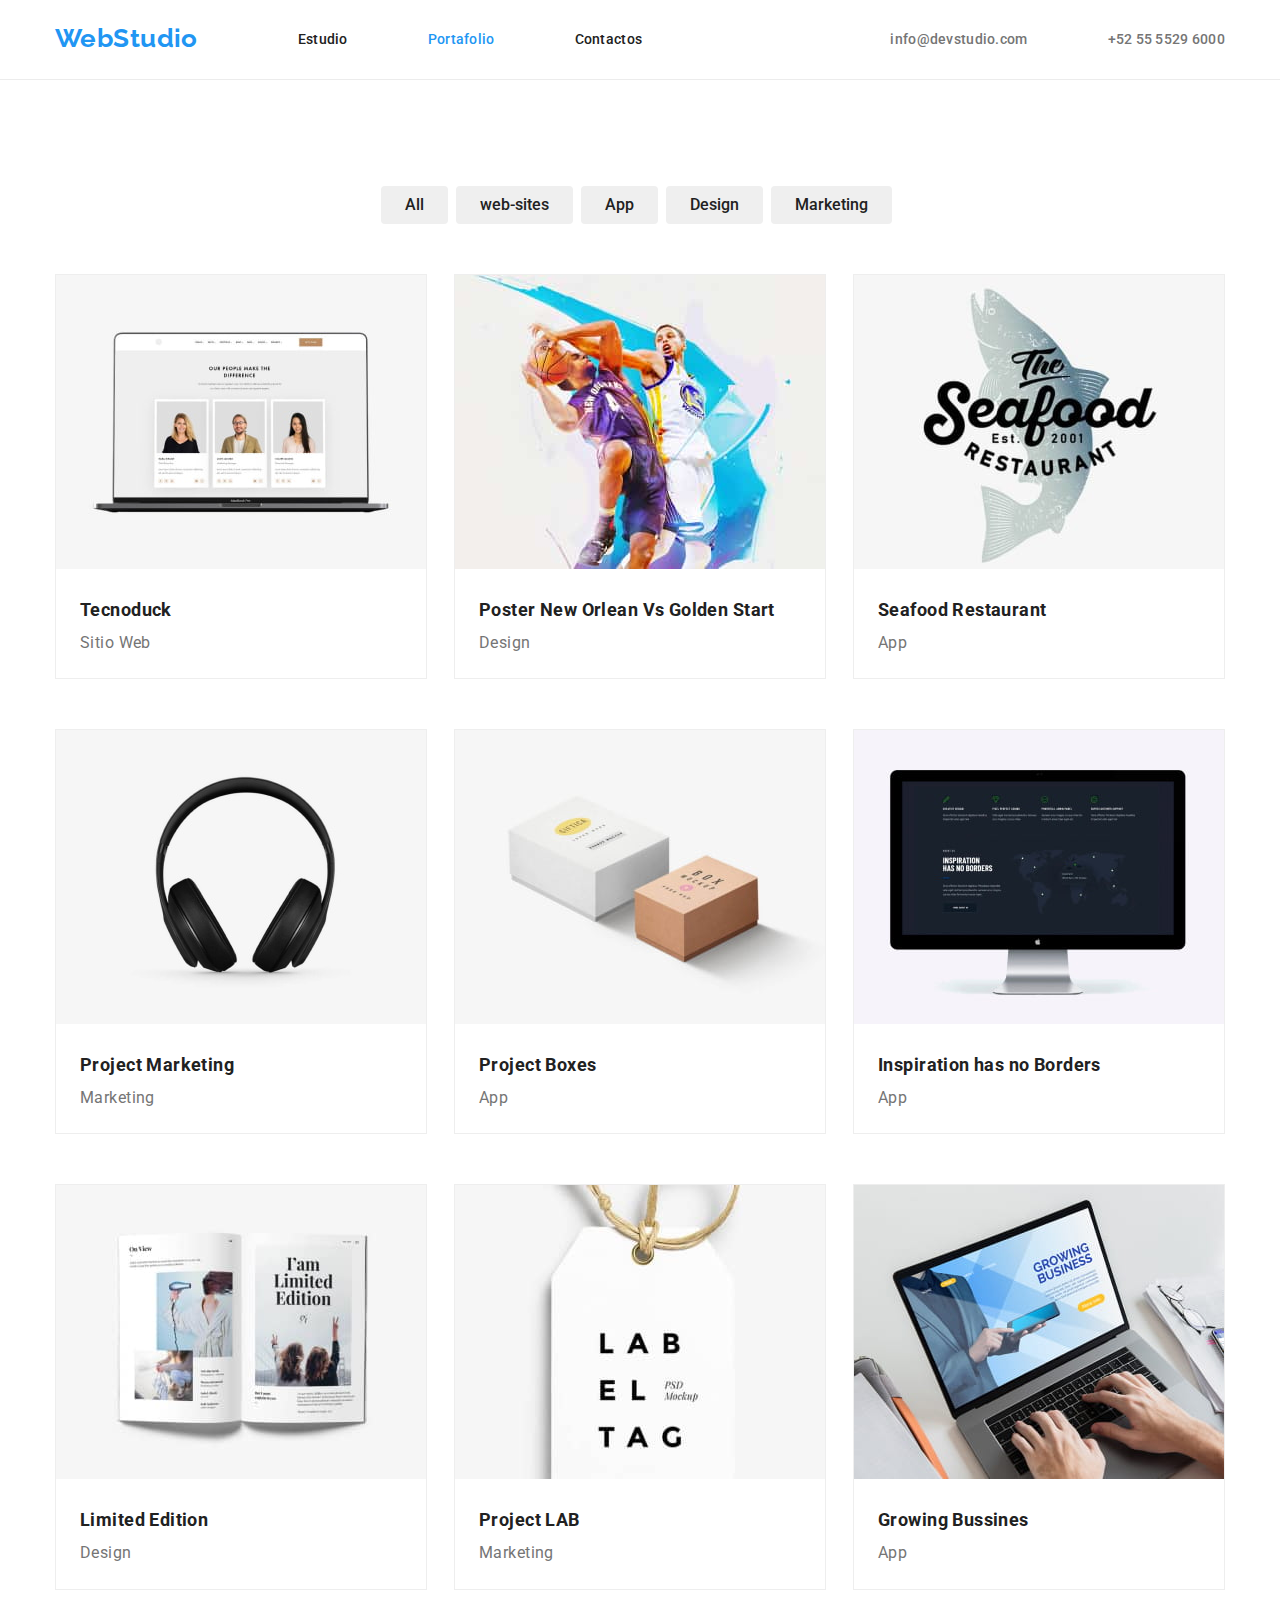
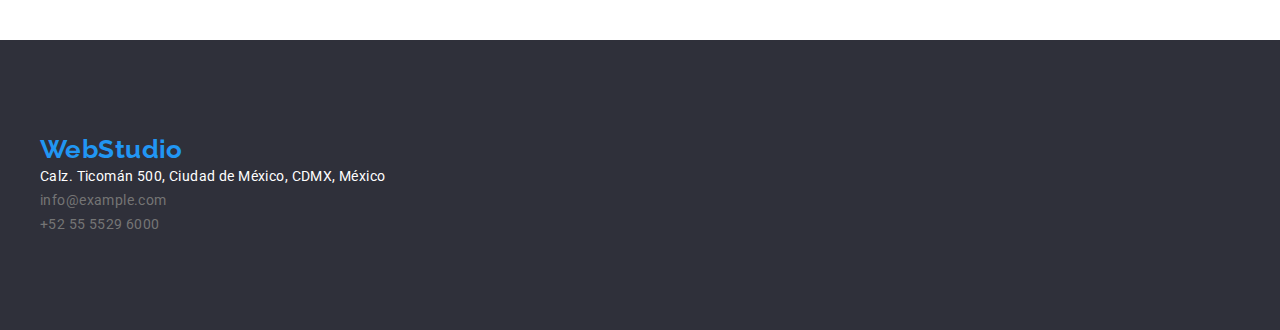
==== commit 3cba6fb2: "first checking" ====
--- a/portfolio.html
+++ b/portfolio.html
@@ -22,7 +22,7 @@
   <body>
     <!--header section-->
     <header>
-      <div class="container">
+      <div class="container header">
         <nav>
           <!--logo-->
           <a class="logo" href="./index.html">WebStudio</a>
@@ -30,15 +30,19 @@
           <ul class="nav-menu">
             <li><a href="./index.html" class="page">Estudio</a></li>
             <li>
-              <a href="./index.html" class="page current">Portafolio</a>
-            </li>
-            <li><a href="./index.html" class="contacts page">Contactos</a></li>
+              <a href="./portfolio.html" class="page current">Portafolio</a>
+            </li>
+            <li><a href="#" class="contacts page">Contactos</a></li>
           </ul>
         </nav>
         <!--contacts-->
         <ul class="contacts-menu">
-          <li><a class="item" href="#">info@devstudio.com</a></li>
-          <li><a class="item" href="#">+52 55 5529 6000</a></li>
+          <li>
+            <a class="item" href="emailto:info@devstudio.com"
+              >info@devstudio.com</a
+            >
+          </li>
+          <li><a class="item" href="tel:=525555296000">+52 55 5529 6000</a></li>
         </ul>
       </div>
     </header>
@@ -49,7 +53,7 @@
           <!--Portfolio-->
           <ul class="button-nav">
             <li>
-              <button class="button" type="button active-button">All</button>
+              <button class="button" type="button">All</button>
             </li>
             <li><button class="button" type="button">web-sites</button></li>
             <li><button class="button" type="button">App</button></li>
--- a/css/styles.css
+++ b/css/styles.css
@@ -84,7 +84,7 @@
 }
 
 .section {
-  padding-bottom: 94px 0px;
+  padding-bottom: 94px;
 }
 
 .section > h2 {
@@ -114,6 +114,12 @@
   padding: 0 var(--container-pading);
 }
 
+.header {
+  display: flex;
+  align-items: center;
+  justify-content: space-between;
+}
+
 header nav {
   display: flex;
   align-items: center;
@@ -153,9 +159,6 @@
   display: flex;
   list-style: none;
   gap: 80px;
-  padding-top: 32px;
-  padding-bottom: 32px;
-  padding-left: 40px;
 }
 
 .contacts-menu .item {
@@ -253,12 +256,12 @@
   align-items: flex-start;
   justify-content: space-evenly;
   display: flex;
+  width: 100%;
 }
 
 .benefits .benef-l {
   list-style: none;
   width: 240px;
-  padding-bottom: 94px;
   padding-top: 95px;
   margin-left: 30px;
 }
@@ -444,6 +447,12 @@
   padding: 15px;
 }
 
+ul li:hover {
+  color: var(--primary-white-color);
+  box-shadow: 0px 1px 1px rgba(0, 0, 0, 0.12), 0px 4px 4px rgba(0, 0, 0, 0.06),
+    1px 4px 6px rgba(0, 0, 0, 0.16);
+}
+
 /*-------------------cards--------------*/
 
 .container .list {
@@ -457,7 +466,7 @@
   margin-bottom: 50px;
   background: #ffffff;
   border: 1px solid #eeeeee;
-  box-shadow: 0px 1px 1px rgba(0, 0, 0, 0.12), 0px 4px 4px rgba(0, 0, 0, 0.06),
+  bo-shadow: 0px 1px 1px rgba(0, 0, 0, 0.12), 0px 4px 4px rgba(0, 0, 0, 0.06),
     1px 4px 6px rgba(0, 0, 0, 0.16);
 }
 
@@ -513,6 +522,7 @@
   font-weight: 400;
   line-height: 1.7;
   color: #ffffff;
+  font-style: normal;
 }
 
 .footer-direction:hover {
@@ -523,6 +533,7 @@
   font-weight: 400;
   line-height: 1.7;
   color: var(--primary-text-color);
+  font-style: normal;
 }
 
 .footer-email:hover {
@@ -533,6 +544,7 @@
   font-weight: 400;
   line-height: 1.7;
   color: var(--primary-text-color);
+  font-style: normal;
 }
 
 .footer-phone:hover {
@@ -555,7 +567,8 @@
 }
 
 .button:hover,
-.button:focus {
+.button:focus,
+.buttom:active {
   color: #ffffff;
   background-color: var(--accent-color);
 }
